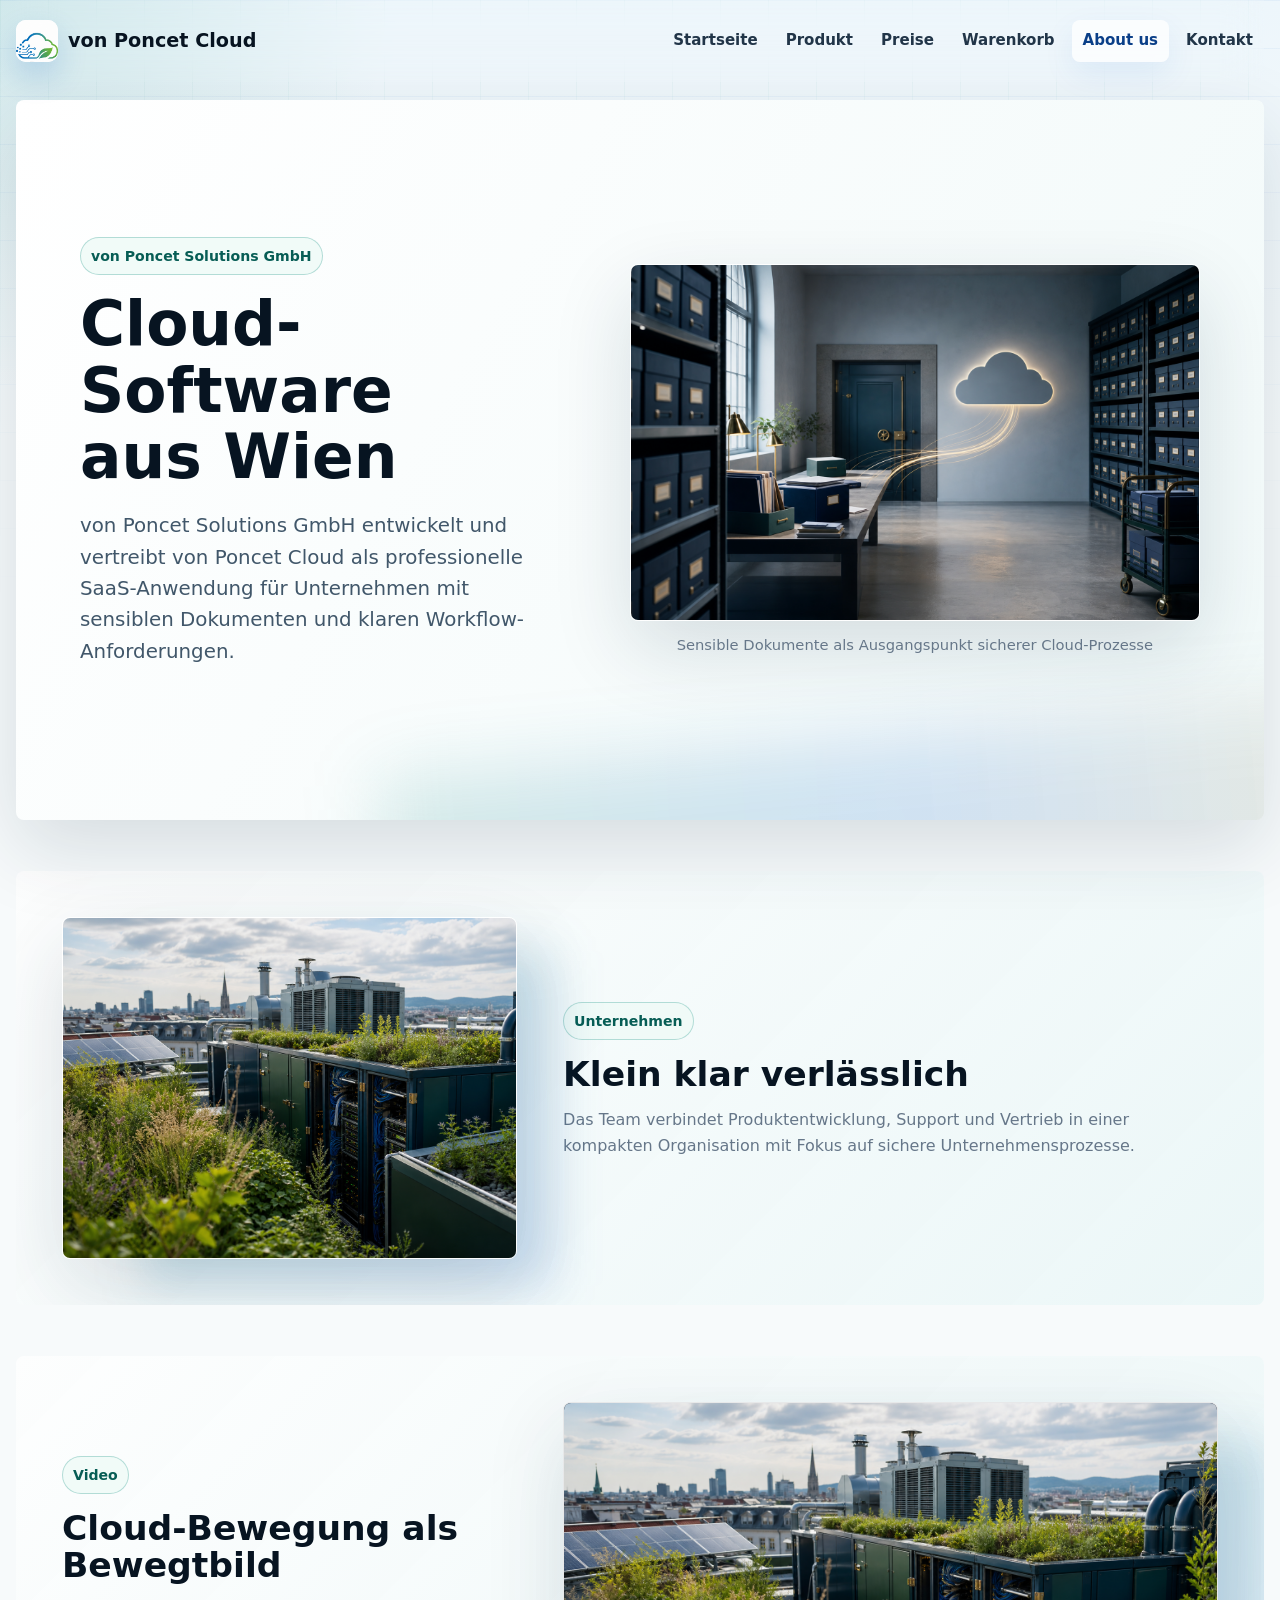
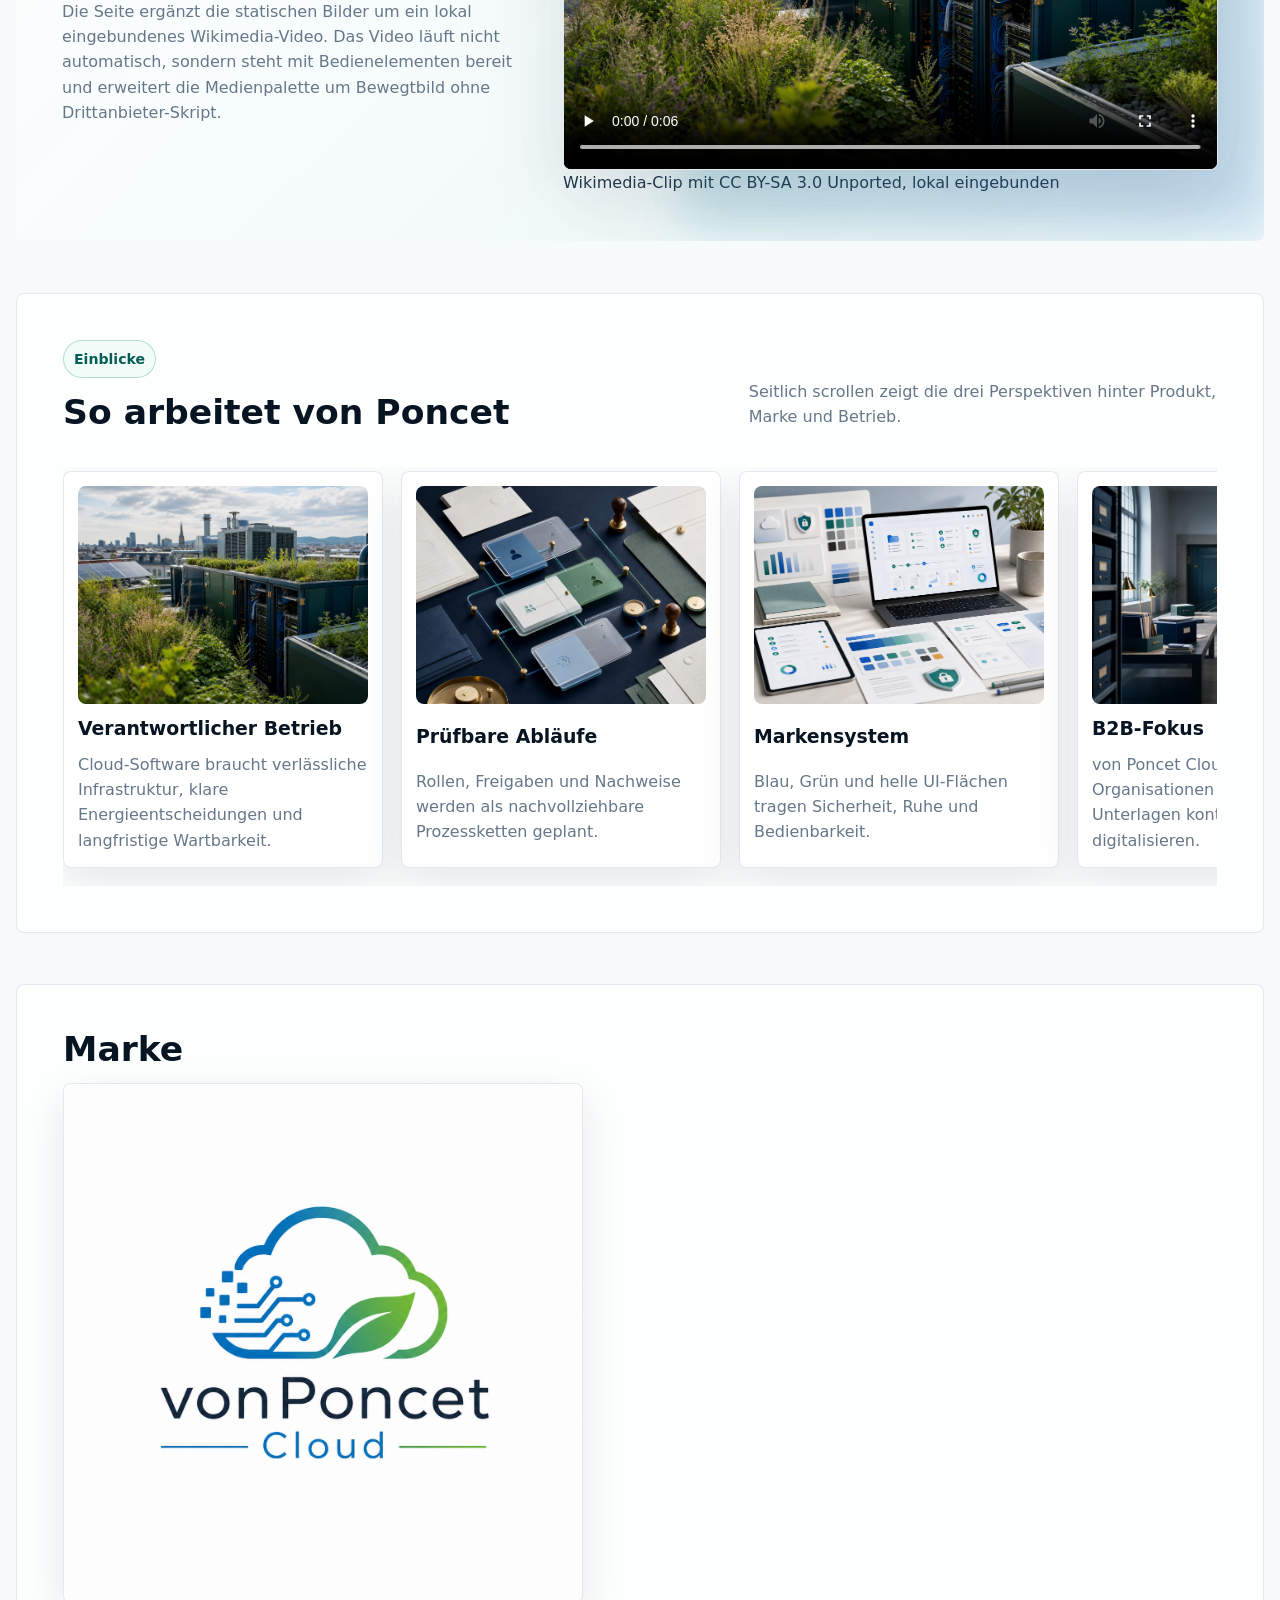
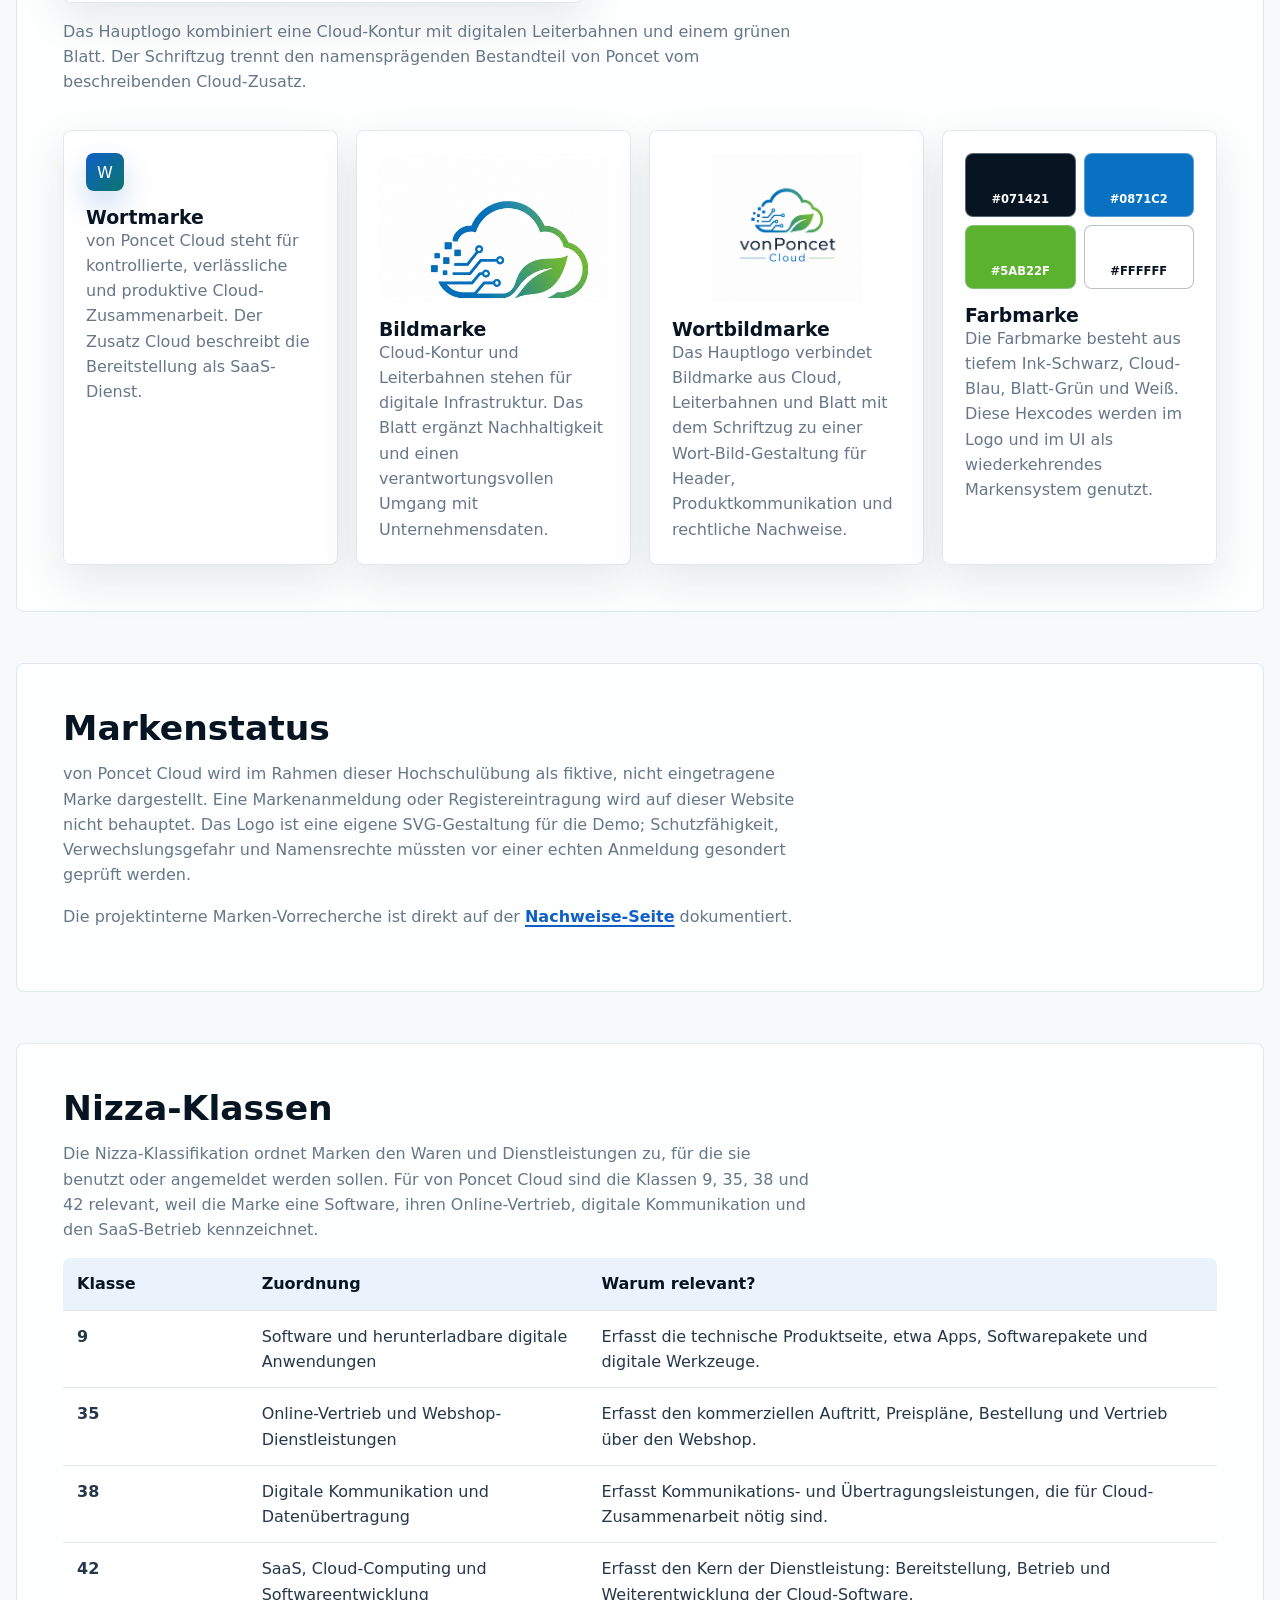
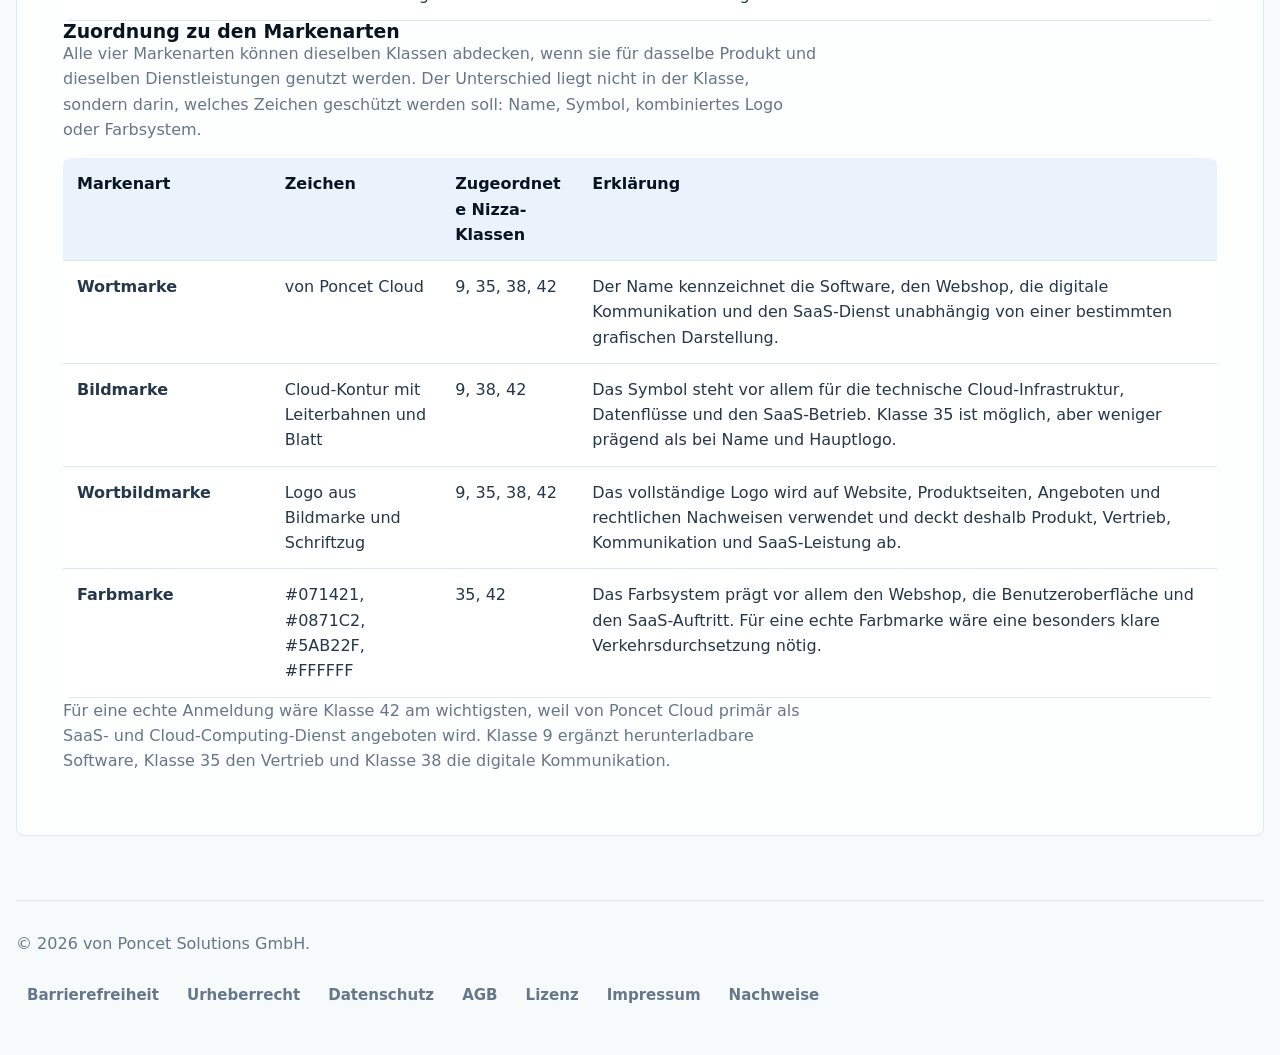
==== about.html @ 9844ffd7 "Update vonPoncetCloud site and assets" ====
<!DOCTYPE html>
<html lang="de">
<head>
  <meta charset="UTF-8">
  <meta name="viewport" content="width=device-width, initial-scale=1.0">
  <meta name="description" content="Über von Poncet Solutions GmbH, Marke von Poncet Cloud und Nizza-Klassen.">
  <link rel="stylesheet" href="style/style.css?v=7">
  <title>About us | von Poncet Cloud</title>
</head>
<body>
  <a class="skip-link" href="#main-content">Zum Inhalt springen</a>
  <header class="site-header">
    <a class="brand" href="index.html" aria-label="von Poncet Cloud Startseite"><span class="brand-logo" aria-hidden="true"></span>von Poncet Cloud</a>
    <nav aria-label="Hauptnavigation"><ul><li><a href="index.html">Startseite</a></li><li><a href="product.html">Produkt</a></li><li><a href="pricing.html">Preise</a></li><li><a href="cart.html">Warenkorb</a></li><li><a href="about.html" aria-current="page">About us</a></li><li><a href="contact.html">Kontakt</a></li></ul></nav>
  </header>
  <main id="main-content">
    <section class="hero hero-about">
      <div><p class="eyebrow">von Poncet Solutions GmbH</p><h1>Cloud-Software aus Wien</h1><p class="lead">von Poncet Solutions GmbH entwickelt und vertreibt von Poncet Cloud als professionelle SaaS-Anwendung für Unternehmen mit sensiblen Dokumenten und klaren Workflow-Anforderungen.</p></div>
      <figure class="hero-visual hero-visual-wide">
        <img src="assets/images/vonponcetcloud-secure-archive.png" alt="Sicherer Dokumentenarchivraum mit abstraktem Cloud-Lichtsystem">
        <figcaption>Sensible Dokumente als Ausgangspunkt sicherer Cloud-Prozesse</figcaption>
      </figure>
    </section>
    <section class="media-band media-band-reverse" aria-labelledby="company-heading">
      <div class="media-copy">
        <p class="eyebrow">Unternehmen</p>
        <h2 id="company-heading">Klein klar verlässlich</h2>
        <p>Das Team verbindet Produktentwicklung, Support und Vertrieb in einer kompakten Organisation mit Fokus auf sichere Unternehmensprozesse.</p>
      </div>
      <figure class="image-panel">
        <img src="assets/images/vonponcetcloud-green-infrastructure.png" alt="Begrünte Cloud-Infrastruktur auf einem modernen europäischen Dach">
      </figure>
    </section>
    <section class="media-band" aria-labelledby="video-heading">
      <div class="media-copy">
        <p class="eyebrow">Video</p>
        <h2 id="video-heading">Cloud-Bewegung als Bewegtbild</h2>
        <p>Die Seite ergänzt die statischen Bilder um ein lokal eingebundenes Wikimedia-Video. Das Video läuft nicht automatisch, sondern steht mit Bedienelementen bereit und erweitert die Medienpalette um Bewegtbild ohne Drittanbieter-Skript.</p>
      </div>
      <figure class="image-panel video-panel">
        <video controls preload="metadata" playsinline poster="assets/images/vonponcetcloud-green-infrastructure.png">
          <source src="assets/media/cloud-time-lapse.webm" type="video/webm">
          Ihr Browser unterstützt das Video-Element nicht.
        </video>
        <figcaption>Wikimedia-Clip mit CC BY-SA 3.0 Unported, lokal eingebunden</figcaption>
      </figure>
    </section>
    <section class="about-scroll-section" aria-labelledby="culture-heading">
      <div class="section-head">
        <div>
          <p class="eyebrow">Einblicke</p>
          <h2 id="culture-heading">So arbeitet von Poncet</h2>
        </div>
        <p>Seitlich scrollen zeigt die drei Perspektiven hinter Produkt, Marke und Betrieb.</p>
      </div>
      <div class="side-scroll" aria-label="von Poncet Cloud Einblicke">
        <article class="scroll-card">
          <img src="assets/images/vonponcetcloud-green-infrastructure.png" alt="Nachhaltige Cloud-Infrastruktur mit Pflanzen und Solarpaneelen">
          <h3>Verantwortlicher Betrieb</h3>
          <p>Cloud-Software braucht verlässliche Infrastruktur, klare Energieentscheidungen und langfristige Wartbarkeit.</p>
        </article>
        <article class="scroll-card">
          <img src="assets/images/vonponcetcloud-workflow-still-life.png" alt="Taktile Prozessdarstellung mit Karten, Markern und Routing-Fäden">
          <h3>Prüfbare Abläufe</h3>
          <p>Rollen, Freigaben und Nachweise werden als nachvollziehbare Prozessketten geplant.</p>
        </article>
        <article class="scroll-card">
          <img src="assets/images/vonponcetcloud-brand-system.png" alt="Designsystem für sichere Cloud-Software">
          <h3>Markensystem</h3>
          <p>Blau, Grün und helle UI-Flächen tragen Sicherheit, Ruhe und Bedienbarkeit.</p>
        </article>
        <article class="scroll-card">
          <img src="assets/images/vonponcetcloud-secure-archive.png" alt="Archivregale und sichere Dokumentenprozesse als Cloud-Metapher">
          <h3>B2B-Fokus</h3>
          <p>von Poncet Cloud ist für Organisationen gebaut, die sensible Unterlagen kontrolliert digitalisieren.</p>
        </article>
      </div>
    </section>
    <section aria-labelledby="brand-heading">
      <h2 id="brand-heading">Marke</h2>
      <div class="logo-showcase">
        <img src="assets/images/vonponcet-cloud-generated-exact.svg" alt="von Poncet Cloud Logo mit Cloud-Bildmarke und zweizeiligem Schriftzug">
        <p>Das Hauptlogo kombiniert eine Cloud-Kontur mit digitalen Leiterbahnen und einem grünen Blatt. Der Schriftzug trennt den namensprägenden Bestandteil von Poncet vom beschreibenden Cloud-Zusatz.</p>
      </div>
      <div class="brand-grid">
        <article class="brand-tile"><span class="brand-mark">W</span><h3>Wortmarke</h3><p>von Poncet Cloud steht für kontrollierte, verlässliche und produktive Cloud-Zusammenarbeit. Der Zusatz Cloud beschreibt die Bereitstellung als SaaS-Dienst.</p></article>
        <article class="brand-tile"><span class="logo-icon-crop" role="img" aria-label="von Poncet Cloud Bildmarke mit Cloud, digitalen Leiterbahnen und Blatt"></span><h3>Bildmarke</h3><p>Cloud-Kontur und Leiterbahnen stehen für digitale Infrastruktur. Das Blatt ergänzt Nachhaltigkeit und einen verantwortungsvollen Umgang mit Unternehmensdaten.</p></article>
        <article class="brand-tile"><img src="assets/images/vonponcet-cloud-generated-exact.svg" alt="von Poncet Cloud Wortbildmarke"><h3>Wortbildmarke</h3><p>Das Hauptlogo verbindet Bildmarke aus Cloud, Leiterbahnen und Blatt mit dem Schriftzug zu einer Wort-Bild-Gestaltung für Header, Produktkommunikation und rechtliche Nachweise.</p></article>
        <article class="brand-tile"><div class="color-swatches" aria-label="Farbmarke von Poncet Cloud"><span style="--swatch:#071421">#071421</span><span style="--swatch:#0871c2">#0871C2</span><span style="--swatch:#5ab22f">#5AB22F</span><span style="--swatch:#ffffff">#FFFFFF</span></div><h3>Farbmarke</h3><p>Die Farbmarke besteht aus tiefem Ink-Schwarz, Cloud-Blau, Blatt-Grün und Weiß. Diese Hexcodes werden im Logo und im UI als wiederkehrendes Markensystem genutzt.</p></article>
      </div>
    </section>
    <section aria-labelledby="brand-status-heading">
      <h2 id="brand-status-heading">Markenstatus</h2>
      <p>von Poncet Cloud wird im Rahmen dieser Hochschulübung als fiktive, nicht eingetragene Marke dargestellt. Eine Markenanmeldung oder Registereintragung wird auf dieser Website nicht behauptet. Das Logo ist eine eigene SVG-Gestaltung für die Demo; Schutzfähigkeit, Verwechslungsgefahr und Namensrechte müssten vor einer echten Anmeldung gesondert geprüft werden.</p>
      <p>Die projektinterne Marken-Vorrecherche ist direkt auf der <a href="evidence.html">Nachweise-Seite</a> dokumentiert.</p>
    </section>
    <section aria-labelledby="nice-heading">
      <h2 id="nice-heading">Nizza-Klassen</h2>
      <p>Die Nizza-Klassifikation ordnet Marken den Waren und Dienstleistungen zu, für die sie benutzt oder angemeldet werden sollen. Für von Poncet Cloud sind die Klassen 9, 35, 38 und 42 relevant, weil die Marke eine Software, ihren Online-Vertrieb, digitale Kommunikation und den SaaS-Betrieb kennzeichnet.</p>
      <div class="table-wrap"><table class="nice-class-table"><thead><tr><th>Klasse</th><th>Zuordnung</th><th>Warum relevant?</th></tr></thead><tbody><tr><td>9</td><td>Software und herunterladbare digitale Anwendungen</td><td>Erfasst die technische Produktseite, etwa Apps, Softwarepakete und digitale Werkzeuge.</td></tr><tr><td>35</td><td>Online-Vertrieb und Webshop-Dienstleistungen</td><td>Erfasst den kommerziellen Auftritt, Preispläne, Bestellung und Vertrieb über den Webshop.</td></tr><tr><td>38</td><td>Digitale Kommunikation und Datenübertragung</td><td>Erfasst Kommunikations- und Übertragungsleistungen, die für Cloud-Zusammenarbeit nötig sind.</td></tr><tr><td>42</td><td>SaaS, Cloud-Computing und Softwareentwicklung</td><td>Erfasst den Kern der Dienstleistung: Bereitstellung, Betrieb und Weiterentwicklung der Cloud-Software.</td></tr></tbody></table></div>
      <h3>Zuordnung zu den Markenarten</h3>
      <p>Alle vier Markenarten können dieselben Klassen abdecken, wenn sie für dasselbe Produkt und dieselben Dienstleistungen genutzt werden. Der Unterschied liegt nicht in der Klasse, sondern darin, welches Zeichen geschützt werden soll: Name, Symbol, kombiniertes Logo oder Farbsystem.</p>
      <div class="table-wrap"><table class="brand-class-table"><thead><tr><th>Markenart</th><th>Zeichen</th><th>Zugeordnete Nizza-Klassen</th><th>Erklärung</th></tr></thead><tbody><tr><td>Wortmarke</td><td>von Poncet Cloud</td><td>9, 35, 38, 42</td><td>Der Name kennzeichnet die Software, den Webshop, die digitale Kommunikation und den SaaS-Dienst unabhängig von einer bestimmten grafischen Darstellung.</td></tr><tr><td>Bildmarke</td><td>Cloud-Kontur mit Leiterbahnen und Blatt</td><td>9, 38, 42</td><td>Das Symbol steht vor allem für die technische Cloud-Infrastruktur, Datenflüsse und den SaaS-Betrieb. Klasse 35 ist möglich, aber weniger prägend als bei Name und Hauptlogo.</td></tr><tr><td>Wortbildmarke</td><td>Logo aus Bildmarke und Schriftzug</td><td>9, 35, 38, 42</td><td>Das vollständige Logo wird auf Website, Produktseiten, Angeboten und rechtlichen Nachweisen verwendet und deckt deshalb Produkt, Vertrieb, Kommunikation und SaaS-Leistung ab.</td></tr><tr><td>Farbmarke</td><td>#071421, #0871C2, #5AB22F, #FFFFFF</td><td>35, 42</td><td>Das Farbsystem prägt vor allem den Webshop, die Benutzeroberfläche und den SaaS-Auftritt. Für eine echte Farbmarke wäre eine besonders klare Verkehrsdurchsetzung nötig.</td></tr></tbody></table></div>
      <p>Für eine echte Anmeldung wäre Klasse 42 am wichtigsten, weil von Poncet Cloud primär als SaaS- und Cloud-Computing-Dienst angeboten wird. Klasse 9 ergänzt herunterladbare Software, Klasse 35 den Vertrieb und Klasse 38 die digitale Kommunikation.</p>
    </section>
  </main>
  <footer class="site-footer"><p>&copy; 2026 von Poncet Solutions GmbH.</p><nav aria-label="Footer-Navigation"><ul><li><a href="accessibility.html">Barrierefreiheit</a></li><li><a href="copyright.html">Urheberrecht</a></li><li><a href="privacy.html">Datenschutz</a></li><li><a href="terms.html">AGB</a></li><li><a href="license.html">Lizenz</a></li><li><a href="imprint.html">Impressum</a></li><li><a href="evidence.html">Nachweise</a></li></ul></nav></footer>
</body>
</html>
---- style/style.css ----
:root {
  --ink: #071421;
  --text: #24384a;
  --muted: #667789;
  --line: #dce7ef;
  --soft-line: rgba(186, 205, 218, 0.44);
  --bg: #f7fafb;
  --surface: #ffffff;
  --surface-2: #eef6f8;
  --primary: #0f5fc8;
  --primary-2: #0a3f88;
  --accent: #0b766d;
  --accent-2: #075d55;
  --gold: #c78424;
  --danger: #b42318;
  --focus: #c78424;
  --shadow: 0 28px 80px rgba(16, 40, 62, 0.14);
  --shadow-soft: 0 16px 44px rgba(16, 40, 62, 0.1);
  --max: 1380px;
  --radius: 8px;
}

* {
  box-sizing: border-box;
}

html {
  color: var(--text);
  background:
    radial-gradient(circle at top left, rgba(15, 139, 127, 0.13), transparent 390px),
    linear-gradient(180deg, #edf6fb 0, var(--bg) 440px);
  font-family: Inter, ui-sans-serif, system-ui, -apple-system, BlinkMacSystemFont, "Segoe UI", Arial, sans-serif;
  line-height: 1.58;
}

body {
  min-width: 320px;
  margin: 0;
}

.skip-link {
  position: absolute;
  top: 10px;
  left: 10px;
  z-index: 99;
  padding: 10px 14px;
  border-radius: var(--radius);
  background: var(--ink);
  color: #ffffff;
  transform: translateY(-140%);
}

.skip-link:focus {
  transform: translateY(0);
}

body::before {
  position: fixed;
  inset: 0;
  z-index: -1;
  pointer-events: none;
  content: "";
  background-image:
    linear-gradient(rgba(15, 95, 200, 0.05) 1px, transparent 1px),
    linear-gradient(90deg, rgba(15, 139, 127, 0.045) 1px, transparent 1px);
  background-size: 48px 48px;
  mask-image: linear-gradient(to bottom, #000 0, transparent 620px);
}

img,
svg {
  max-width: 100%;
}

img {
  height: auto;
}

a {
  color: var(--primary);
  font-weight: 750;
  text-decoration-thickness: 0.1em;
  text-underline-offset: 0.2em;
}

a:hover {
  color: var(--primary-2);
}

a:focus-visible,
button:focus-visible,
input:focus-visible,
textarea:focus-visible,
select:focus-visible {
  outline: 3px solid var(--focus);
  outline-offset: 3px;
}

.site-header,
main,
.site-footer {
  width: min(100% - 32px, var(--max));
  margin-inline: auto;
}

.site-header {
  position: sticky;
  top: 0;
  z-index: 10;
  display: flex;
  align-items: center;
  justify-content: space-between;
  gap: 24px;
  padding: 18px 0;
  backdrop-filter: blur(18px);
}

.brand {
  display: inline-flex;
  align-items: center;
  gap: 10px;
  min-height: 46px;
  color: var(--ink);
  font-size: 1.2rem;
  font-weight: 900;
  text-decoration: none;
}

.brand-logo {
  display: block;
  width: 42px;
  height: 42px;
  overflow: hidden;
  border-radius: 10px;
  background: #ffffff;
  box-shadow: 0 14px 30px rgba(15, 95, 200, 0.18);
}

.brand-logo::before {
  display: block;
  width: 88px;
  height: 88px;
  content: "";
  background: url("../assets/images/vonponcet-cloud-generated-exact.svg") center top / contain no-repeat;
  transform: translate(-23px, -8px);
}

.brand-mark {
  display: inline-grid;
  width: 38px;
  height: 38px;
  place-items: center;
  border-radius: 8px;
  background: linear-gradient(135deg, var(--primary), var(--accent));
  color: #fff;
  box-shadow: 0 14px 30px rgba(15, 95, 200, 0.22);
}

nav ul {
  display: flex;
  flex-wrap: wrap;
  align-items: center;
  gap: 6px;
  margin: 0;
  padding: 0;
  list-style: none;
}

nav a {
  display: inline-flex;
  align-items: center;
  min-height: 42px;
  padding: 8px 11px;
  border-radius: var(--radius);
  color: #213548;
  font-size: 0.94rem;
  text-decoration: none;
}

nav a:hover,
nav a[aria-current="page"] {
  background: rgba(255, 255, 255, 0.72);
  color: var(--primary-2);
  box-shadow: 0 12px 32px rgba(15, 95, 200, 0.08);
}

main {
  display: grid;
  gap: clamp(28px, 4vw, 58px);
  padding: 18px 0 64px;
}

section {
  padding: clamp(26px, 4vw, 46px);
  border-radius: var(--radius);
}

main > section:not(.hero):not(.product-band):not(.media-band):not(.intro-band) {
  border: 1px solid var(--soft-line);
  background: rgba(255, 255, 255, 0.72);
  box-shadow: 0 1px 0 rgba(255, 255, 255, 0.88) inset;
}

.hero {
  position: relative;
  display: grid;
  grid-template-columns: minmax(0, 0.92fr) minmax(390px, 1.08fr);
  align-items: center;
  gap: clamp(28px, 5vw, 64px);
  min-height: min(720px, calc(100vh - 112px));
  padding: clamp(34px, 5vw, 66px);
  overflow: hidden;
  background:
    linear-gradient(120deg, rgba(255, 255, 255, 0.96), rgba(238, 248, 248, 0.82)),
    #ffffff;
  box-shadow: var(--shadow);
}

.hero::before {
  position: absolute;
  inset: auto -15% -38% 30%;
  height: 360px;
  content: "";
  background: linear-gradient(90deg, rgba(15, 139, 127, 0.16), rgba(15, 95, 200, 0.16), rgba(199, 132, 36, 0.12));
  filter: blur(36px);
  transform: rotate(-5deg);
}

.hero-text-only {
  grid-template-columns: 1fr;
  min-height: 340px;
}

.hero-text-only::after {
  position: absolute;
  inset: 0;
  z-index: 0;
  content: "";
  background:
    linear-gradient(90deg, rgba(255, 255, 255, 0.98) 0 48%, rgba(255, 255, 255, 0.75) 100%),
    var(--hero-bg, url("../assets/images/vonponcetcloud-workflow-model.png")) right center / min(720px, 64vw) auto no-repeat;
  opacity: 0.58;
}

.hero-pricing {
  --hero-bg: url("../assets/images/vonponcetcloud-pricing-still-life.png");
}

.hero-cart {
  --hero-bg: url("../assets/images/vonponcetcloud-pricing-still-life.png");
}

.hero-contact {
  --hero-bg: url("../assets/images/vonponcetcloud-contact-routing.png");
}

.hero-legal {
  --hero-bg: url("../assets/images/vonponcetcloud-secure-archive.png");
}

.hero > div,
.hero-visual {
  position: relative;
  z-index: 1;
  min-width: 0;
}

.eyebrow {
  display: inline-flex;
  width: fit-content;
  margin: 0 0 16px;
  padding: 7px 10px;
  border: 1px solid rgba(15, 139, 127, 0.28);
  border-radius: 999px;
  color: var(--accent-2);
  background: rgba(239, 251, 247, 0.88);
  font-size: 0.88rem;
  font-weight: 850;
}

h1,
h2,
h3 {
  margin: 0;
  color: var(--ink);
  line-height: 1.08;
}

h1 {
  max-width: 760px;
  font-size: clamp(2.35rem, 4.8vw, 4.35rem);
  letter-spacing: 0;
  overflow-wrap: break-word;
  text-wrap: balance;
}

h2 {
  margin-bottom: 14px;
  font-size: clamp(1.55rem, 2.7vw, 2.55rem);
  letter-spacing: 0;
}

h3 {
  font-size: 1.18rem;
}

p {
  max-width: 74ch;
  margin: 0 0 16px;
  color: var(--muted);
}

.lead {
  max-width: 66ch;
  margin-top: 20px;
  color: #41576a;
  font-size: clamp(1.05rem, 2vw, 1.24rem);
}

.actions {
  display: flex;
  flex-wrap: wrap;
  gap: 12px;
  margin-top: 28px;
}

.button,
button,
.price-card > a,
.cta-list a {
  display: inline-flex;
  align-items: center;
  justify-content: center;
  min-height: 46px;
  padding: 11px 18px;
  border: 1px solid transparent;
  border-radius: var(--radius);
  background: linear-gradient(135deg, var(--primary), #0b7b96);
  color: #ffffff;
  font: inherit;
  font-weight: 850;
  text-align: center;
  text-decoration: none;
  cursor: pointer;
  box-shadow: 0 14px 30px rgba(15, 95, 200, 0.2);
}

.button:hover,
button:hover,
.price-card > a:hover,
.cta-list a:hover {
  background: linear-gradient(135deg, var(--primary-2), var(--accent-2));
  color: #ffffff;
}

.button.secondary {
  border-color: rgba(15, 95, 200, 0.22);
  background: rgba(255, 255, 255, 0.82);
  color: var(--primary);
  box-shadow: none;
}

.button.secondary:hover {
  background: #ffffff;
  color: var(--primary-2);
}

.hero-visual {
  display: grid;
  gap: 12px;
  margin: 0;
}

.hero-visual img {
  display: block;
  width: 100%;
  border: 1px solid rgba(255, 255, 255, 0.88);
  border-radius: var(--radius);
  object-fit: cover;
  box-shadow: var(--shadow);
}

.hero-visual-wide img {
  aspect-ratio: 16 / 10;
}

.hero-visual figcaption {
  color: var(--muted);
  font-size: 0.92rem;
  text-align: center;
}

.metrics {
  display: grid;
  grid-template-columns: repeat(3, minmax(0, 1fr));
  gap: 12px;
  margin-top: 30px;
}

.metric {
  padding: 16px;
  border: 1px solid rgba(218, 230, 238, 0.78);
  border-radius: var(--radius);
  background: rgba(255, 255, 255, 0.62);
  backdrop-filter: blur(12px);
}

.metric strong {
  display: block;
  color: var(--ink);
  font-size: 1.35rem;
  line-height: 1.1;
}

.metric span {
  color: var(--muted);
  font-size: 0.9rem;
  font-weight: 700;
}

.intro-band {
  padding-inline: 0;
  background: transparent;
}

.section-head {
  display: flex;
  align-items: end;
  justify-content: space-between;
  gap: 22px;
  margin-bottom: 22px;
}

.section-head > p {
  max-width: 46ch;
}

.grid,
.feature-grid,
.legal-grid,
.brand-grid {
  display: grid;
  grid-template-columns: repeat(auto-fit, minmax(240px, 1fr));
  gap: 18px;
}

.card,
.feature,
.legal-note,
.brand-tile,
.price-card,
fieldset,
.order-summary {
  border: 1px solid var(--soft-line);
  border-radius: var(--radius);
  background: rgba(255, 255, 255, 0.86);
  box-shadow: var(--shadow-soft);
}

.card,
.feature,
.legal-note,
.brand-tile {
  min-height: 100%;
  padding: 22px;
}

.feature {
  background:
    linear-gradient(180deg, rgba(255, 255, 255, 0.96), rgba(244, 250, 250, 0.84)),
    #ffffff;
}

.feature .icon,
.brand-tile .brand-mark,
.brand-tile .logo-icon-crop {
  margin-bottom: 16px;
}

.logo-icon-crop {
  display: block;
  width: min(100%, 260px);
  height: 150px;
  overflow: hidden;
  border-radius: var(--radius);
  background: #ffffff;
}

.logo-icon-crop::before {
  display: block;
  width: 330px;
  height: 330px;
  max-width: none;
  content: "";
  background: url("../assets/images/vonponcet-cloud-generated-exact.svg") center top / contain no-repeat;
  transform: translate(-35px, -30px);
}

.brand-tile img {
  display: block;
  width: min(100%, 260px);
  max-height: 150px;
  margin-bottom: 16px;
  object-fit: contain;
}

.color-swatches {
  display: grid;
  grid-template-columns: repeat(auto-fit, minmax(78px, 1fr));
  gap: 8px;
  margin-bottom: 16px;
}

.color-swatches span {
  display: grid;
  min-height: 64px;
  padding: 8px 5px;
  place-items: end center;
  border: 1px solid var(--soft-line);
  border-radius: var(--radius);
  background: var(--swatch);
  color: #ffffff;
  font-size: 0.72rem;
  font-weight: 800;
}

.color-swatches span:nth-child(5) {
  color: var(--ink);
}

.color-swatches span:nth-child(4) {
  color: var(--ink);
  border-color: rgba(15, 33, 52, 0.28);
}

.logo-showcase {
  display: grid;
  gap: 16px;
}

.logo-showcase img {
  display: block;
  width: min(100%, 520px);
  border: 1px solid var(--soft-line);
  border-radius: var(--radius);
  background: #ffffff;
  box-shadow: var(--shadow-soft);
}

.logo-showcase + .brand-grid {
  margin-top: 20px;
}

.feature p,
.card p,
.brand-tile p {
  margin-bottom: 0;
}

.imprint-grid {
  grid-template-columns: repeat(auto-fit, minmax(330px, 1fr));
  gap: 24px;
}

.imprint-grid .card {
  min-height: 190px;
  padding: clamp(28px, 3vw, 38px);
}

.imprint-grid .card h3 {
  font-size: 1.18rem;
}

.media-band {
  display: grid;
  grid-template-columns: minmax(0, 0.82fr) minmax(380px, 1.18fr);
  gap: clamp(24px, 4vw, 46px);
  align-items: center;
  overflow: hidden;
  background: linear-gradient(135deg, rgba(255, 255, 255, 0.78), rgba(231, 245, 246, 0.74));
}

.media-band-reverse .media-copy {
  order: 2;
}

.image-panel {
  position: relative;
  min-width: 0;
  margin: 0;
}

.media-copy,
.band-flow {
  min-width: 0;
}

.image-panel::before {
  position: absolute;
  inset: 10% -8% -8% 18%;
  z-index: 0;
  border-radius: var(--radius);
  content: "";
  background: linear-gradient(135deg, rgba(15, 139, 127, 0.2), rgba(15, 95, 200, 0.18));
  filter: blur(24px);
}

.image-panel img,
.image-panel video,
.band-flow > img {
  position: relative;
  z-index: 1;
  display: block;
  width: 100%;
  border: 1px solid rgba(255, 255, 255, 0.9);
  border-radius: var(--radius);
  object-fit: cover;
  box-shadow: var(--shadow);
}

.image-panel img {
  aspect-ratio: 4 / 3;
}

.video-panel video {
  aspect-ratio: 16 / 9;
  background: #071421;
}

.image-stories {
  background: linear-gradient(180deg, rgba(255, 255, 255, 0.82), rgba(244, 250, 250, 0.72));
}

.story-grid {
  display: grid;
  grid-template-columns: repeat(3, minmax(0, 1fr));
  gap: 18px;
}

.story-card {
  display: grid;
  gap: 14px;
  min-width: 0;
}

.story-card img {
  display: block;
  width: 100%;
  aspect-ratio: 4 / 3;
  border: 1px solid rgba(255, 255, 255, 0.88);
  border-radius: var(--radius);
  object-fit: cover;
  box-shadow: var(--shadow-soft);
}

.story-card h3 {
  margin-top: 4px;
}

.story-card p {
  margin-bottom: 0;
}

.about-scroll-section {
  overflow: hidden;
  background: linear-gradient(135deg, rgba(255, 255, 255, 0.86), rgba(233, 247, 247, 0.76));
}

.side-scroll {
  display: grid;
  grid-auto-columns: minmax(320px, 44%);
  grid-auto-flow: column;
  gap: 18px;
  overflow-x: auto;
  padding: 4px 4px 18px;
  scroll-snap-type: x mandatory;
  scrollbar-color: rgba(15, 95, 200, 0.42) rgba(186, 205, 218, 0.28);
}

.scroll-card {
  scroll-snap-align: start;
  display: grid;
  gap: 14px;
  min-width: 0;
  padding: 14px;
  border: 1px solid var(--soft-line);
  border-radius: var(--radius);
  background: rgba(255, 255, 255, 0.86);
  box-shadow: var(--shadow-soft);
}

.scroll-card img {
  width: 100%;
  aspect-ratio: 4 / 3;
  border-radius: var(--radius);
  object-fit: cover;
}

.scroll-card p {
  margin-bottom: 0;
}

.checkout-stage {
  overflow: hidden;
}

.legal-callout {
  display: grid;
  gap: 6px;
  margin: 18px 0 22px;
  padding: 18px 20px;
  border: 1px solid rgba(199, 132, 36, 0.35);
  border-radius: var(--radius);
  background:
    linear-gradient(135deg, rgba(255, 248, 232, 0.96), rgba(239, 251, 247, 0.82)),
    #fff8e8;
  color: #473113;
}

.legal-callout strong {
  color: var(--ink);
  font-size: 1rem;
}

.legal-callout p {
  margin: 0;
}

.checkout-visual {
  margin: 0 0 22px;
}

.checkout-visual img {
  display: block;
  width: 100%;
  max-height: 280px;
  border: 1px solid rgba(255, 255, 255, 0.88);
  border-radius: var(--radius);
  object-fit: cover;
  object-position: center 54%;
  box-shadow: var(--shadow-soft);
}

.product-band {
  display: grid;
  grid-template-columns: 0.75fr 1.25fr;
  gap: clamp(24px, 4vw, 46px);
  align-items: start;
  overflow: hidden;
  background:
    radial-gradient(circle at top right, rgba(83, 213, 190, 0.2), transparent 360px),
    linear-gradient(135deg, #0c2134, #123d50 54%, #0e5c58);
}

.product-band h2,
.product-band h3,
.product-band p,
.product-band li {
  color: #ffffff;
}

.product-band p,
.product-band li {
  color: rgba(255, 255, 255, 0.78);
}

.product-band .eyebrow {
  border-color: rgba(255, 255, 255, 0.24);
  color: #063b35;
  background: #e9fbf6;
}

.product-band .card {
  background: rgba(255, 255, 255, 0.92);
}

.product-band .card h3 {
  color: var(--ink);
}

.product-band .card p {
  color: var(--muted);
}

.band-flow {
  display: grid;
  gap: 16px;
}

.band-flow > img {
  aspect-ratio: 3 / 1.45;
}

.stack {
  display: grid;
  gap: 14px;
}

.timeline {
  counter-reset: step;
  display: grid;
  grid-template-columns: repeat(2, minmax(0, 1fr));
  gap: 12px;
  margin: 0;
  padding: 0;
  list-style: none;
}

.timeline li {
  position: relative;
  min-height: 128px;
  padding: 18px 18px 18px 58px;
  border: 1px solid rgba(255, 255, 255, 0.18);
  border-radius: var(--radius);
  background: rgba(255, 255, 255, 0.08);
}

.timeline li::before {
  position: absolute;
  top: 18px;
  left: 18px;
  display: grid;
  width: 28px;
  height: 28px;
  place-items: center;
  border-radius: 8px;
  background: #6ee0c6;
  color: #06251d;
  content: counter(step);
  counter-increment: step;
  font-weight: 900;
}

section ul {
  display: grid;
  gap: 9px;
  margin: 0;
  padding-left: 1.2rem;
}

.cta-list {
  grid-template-columns: repeat(auto-fit, minmax(210px, 1fr));
  padding-left: 0;
  list-style: none;
}

.cta-list a {
  width: 100%;
}

.pricing-grid {
  display: grid;
  grid-template-columns: repeat(auto-fit, minmax(245px, 1fr));
  gap: 18px;
}

.price-card {
  position: relative;
  display: flex;
  flex-direction: column;
  gap: 14px;
  min-height: 100%;
  padding: 24px;
}

.price-card.featured {
  border-color: rgba(15, 139, 127, 0.58);
  background: linear-gradient(180deg, #ffffff, #f0fbf8);
  box-shadow: 0 24px 58px rgba(15, 139, 127, 0.17);
}

.badge {
  display: inline-flex;
  width: fit-content;
  padding: 5px 8px;
  border-radius: 999px;
  background: #e9f8f4;
  color: var(--accent-2);
  font-size: 0.82rem;
  font-weight: 850;
}

.price-card p {
  margin: 0;
}

.price {
  color: var(--ink);
  font-size: 2rem;
  font-weight: 900;
  line-height: 1.08;
}

.price-note {
  color: var(--muted);
  font-size: 0.92rem;
  font-weight: 750;
}

.price span {
  color: var(--muted);
  font-size: 1rem;
  font-weight: 750;
}

.price-card ul {
  gap: 8px;
  margin-bottom: 10px;
}

.price-card > a {
  width: 100%;
  margin-top: auto;
}

.checkout-layout {
  display: grid;
  grid-template-columns: minmax(0, 1.25fr) minmax(300px, 0.75fr);
  gap: 24px;
  align-items: start;
}

.checkout-form {
  display: grid;
  gap: 20px;
}

fieldset {
  display: grid;
  gap: 12px;
  margin: 0;
  padding: 22px;
}

legend {
  padding: 0 6px;
  color: var(--ink);
  font-weight: 900;
}

label {
  color: var(--ink);
  font-weight: 800;
}

input,
select,
textarea {
  width: 100%;
  min-height: 46px;
  padding: 11px 12px;
  border: 1px solid #bfcddd;
  border-radius: var(--radius);
  background: #ffffff;
  color: var(--text);
  font: inherit;
}

textarea {
  min-height: 132px;
  resize: vertical;
}

input::placeholder,
textarea::placeholder {
  color: #718294;
}

.field-hint {
  margin: 0;
  color: var(--muted);
  font-size: 0.94rem;
  line-height: 1.55;
}

.choice {
  display: flex;
  align-items: flex-start;
  gap: 10px;
  font-weight: 700;
}

.choice input {
  width: auto;
  min-height: auto;
  margin-top: 0.35em;
}

.order-summary {
  position: sticky;
  top: 86px;
  display: grid;
  gap: 16px;
  padding: 24px;
  background:
    linear-gradient(180deg, #f2f8ff, #ffffff 58%),
    #ffffff;
}

.order-summary h3 {
  font-size: 1.35rem;
}

.order-summary dl {
  display: grid;
  gap: 12px;
  margin: 0;
}

.order-summary dl div {
  display: flex;
  justify-content: space-between;
  gap: 16px;
  padding-bottom: 10px;
  border-bottom: 1px solid rgba(15, 95, 200, 0.16);
}

.order-summary dt {
  color: var(--muted);
  font-weight: 750;
}

.order-summary dd {
  margin: 0;
  color: var(--ink);
  font-weight: 900;
  text-align: right;
}

.summary-total {
  max-width: none;
  padding: 14px;
  border-radius: var(--radius);
  background: var(--ink);
  color: #ffffff;
  font-size: 1.28rem;
  font-weight: 900;
}

.form-status {
  display: none;
  margin: 0;
  padding: 14px 16px;
  border: 1px solid rgba(15, 139, 127, 0.32);
  border-radius: var(--radius);
  background: #e9f8f2;
  color: #075f49;
  font-weight: 800;
}

.form-status.is-visible {
  display: block;
}

table {
  width: 100%;
  border-collapse: collapse;
  overflow: hidden;
  border-radius: var(--radius);
  background: #ffffff;
}

th,
td {
  padding: 13px 14px;
  border-bottom: 1px solid var(--line);
  overflow-wrap: anywhere;
  text-align: left;
  vertical-align: top;
}

th {
  color: var(--ink);
  background: #eaf2fb;
  font-weight: 900;
}

.table-wrap {
  width: 100%;
  max-width: 100%;
  overflow-x: auto;
}

.brand-class-table th:first-child,
.brand-class-table td:first-child {
  min-width: 180px;
  width: 18%;
  font-weight: 800;
}

.nice-class-table th:first-child,
.nice-class-table td:first-child {
  min-width: 150px;
  width: 16%;
  font-weight: 800;
}

.license-plan-table th:first-child,
.license-plan-table td:first-child {
  min-width: 190px;
  width: 22%;
  font-weight: 800;
}

.site-footer {
  display: grid;
  gap: 18px;
  padding: 30px 0 38px;
  border-top: 1px solid var(--line);
}

.site-footer p {
  margin: 0;
}

.site-footer nav a {
  color: var(--muted);
}

@media (max-width: 980px) {
  .hero,
  .product-band,
  .media-band,
  .checkout-layout {
    grid-template-columns: 1fr;
  }

  .media-band-reverse .media-copy {
    order: 0;
  }

  .hero {
    min-height: auto;
  }

  .timeline {
    grid-template-columns: 1fr;
  }

  .story-grid {
    grid-template-columns: 1fr;
  }

  .side-scroll {
    grid-auto-columns: minmax(280px, 82%);
  }
}

@media (max-width: 880px) {
  .site-header {
    align-items: flex-start;
    flex-direction: column;
    position: static;
  }

  nav ul {
    align-items: stretch;
    width: 100%;
  }

  nav li {
    flex: 1 1 auto;
  }

  nav a {
    justify-content: center;
    width: 100%;
  }

  .metrics {
    grid-template-columns: 1fr;
  }

  .section-head {
    display: block;
  }

  .order-summary {
    position: static;
  }
}

@media (max-width: 560px) {
  .site-header,
  main,
  .site-footer {
    width: min(100% - 22px, var(--max));
  }

  section,
  .hero,
  .product-band,
  .media-band {
    padding: 22px;
  }

  .intro-band {
    padding-inline: 0;
  }

  h1 {
    font-size: clamp(2.05rem, 12vw, 3.2rem);
  }

  .actions,
  .button,
  button {
    width: 100%;
  }

  .hero-visual img,
  .image-panel img,
  .image-panel video,
  .band-flow > img {
    aspect-ratio: 1 / 0.82;
  }

  .hero-text-only::after {
    background-size: 115vw auto;
    background-position: center bottom;
    opacity: 0.22;
  }

  .side-scroll {
    grid-auto-columns: minmax(245px, 88%);
  }

  .order-summary dl div {
    display: grid;
    gap: 2px;
  }

  .order-summary dd {
    text-align: left;
  }
}

@media (prefers-reduced-motion: no-preference) {
  a,
  button,
  .price-card,
  .card,
  .feature {
    transition: background-color 160ms ease, color 160ms ease, border-color 160ms ease, transform 180ms ease, box-shadow 180ms ease;
  }

  .price-card:hover,
  .card:hover,
  .feature:hover {
    transform: translateY(-3px);
    box-shadow: 0 24px 58px rgba(16, 40, 62, 0.13);
  }
}
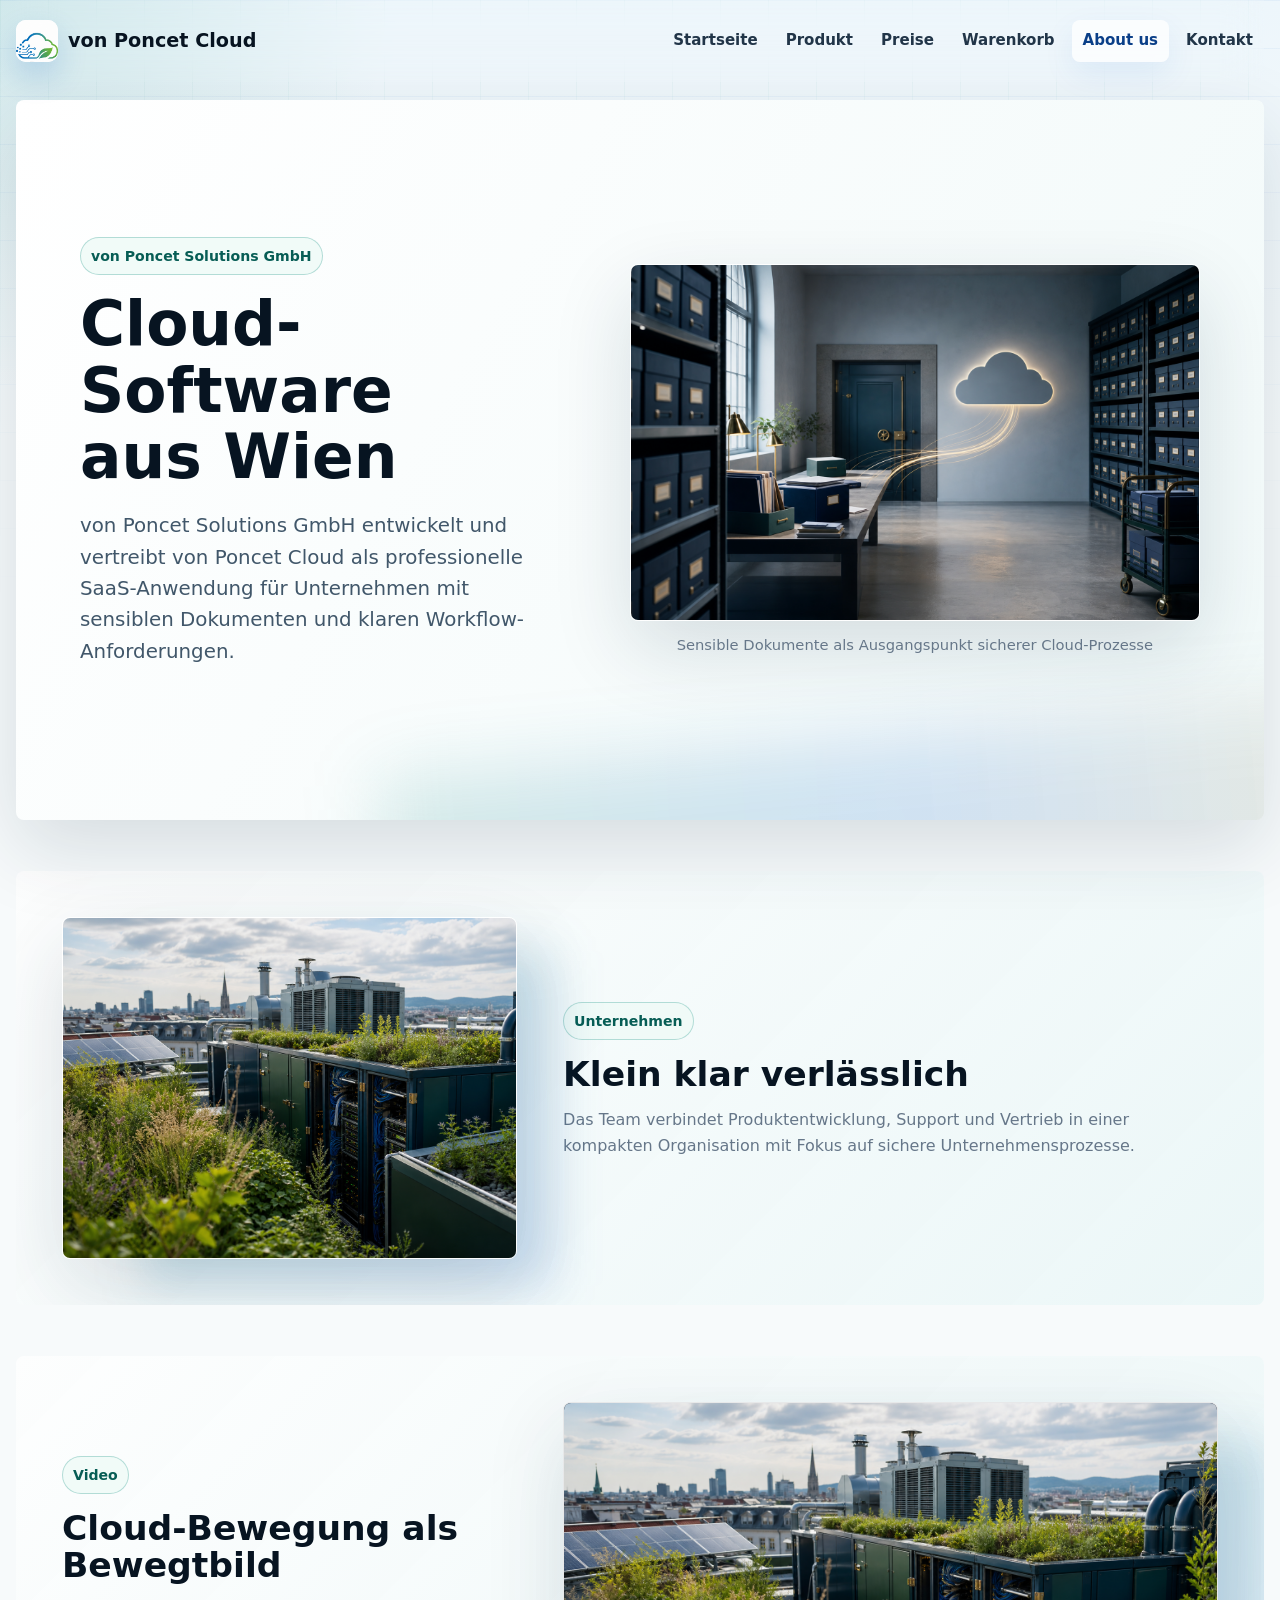
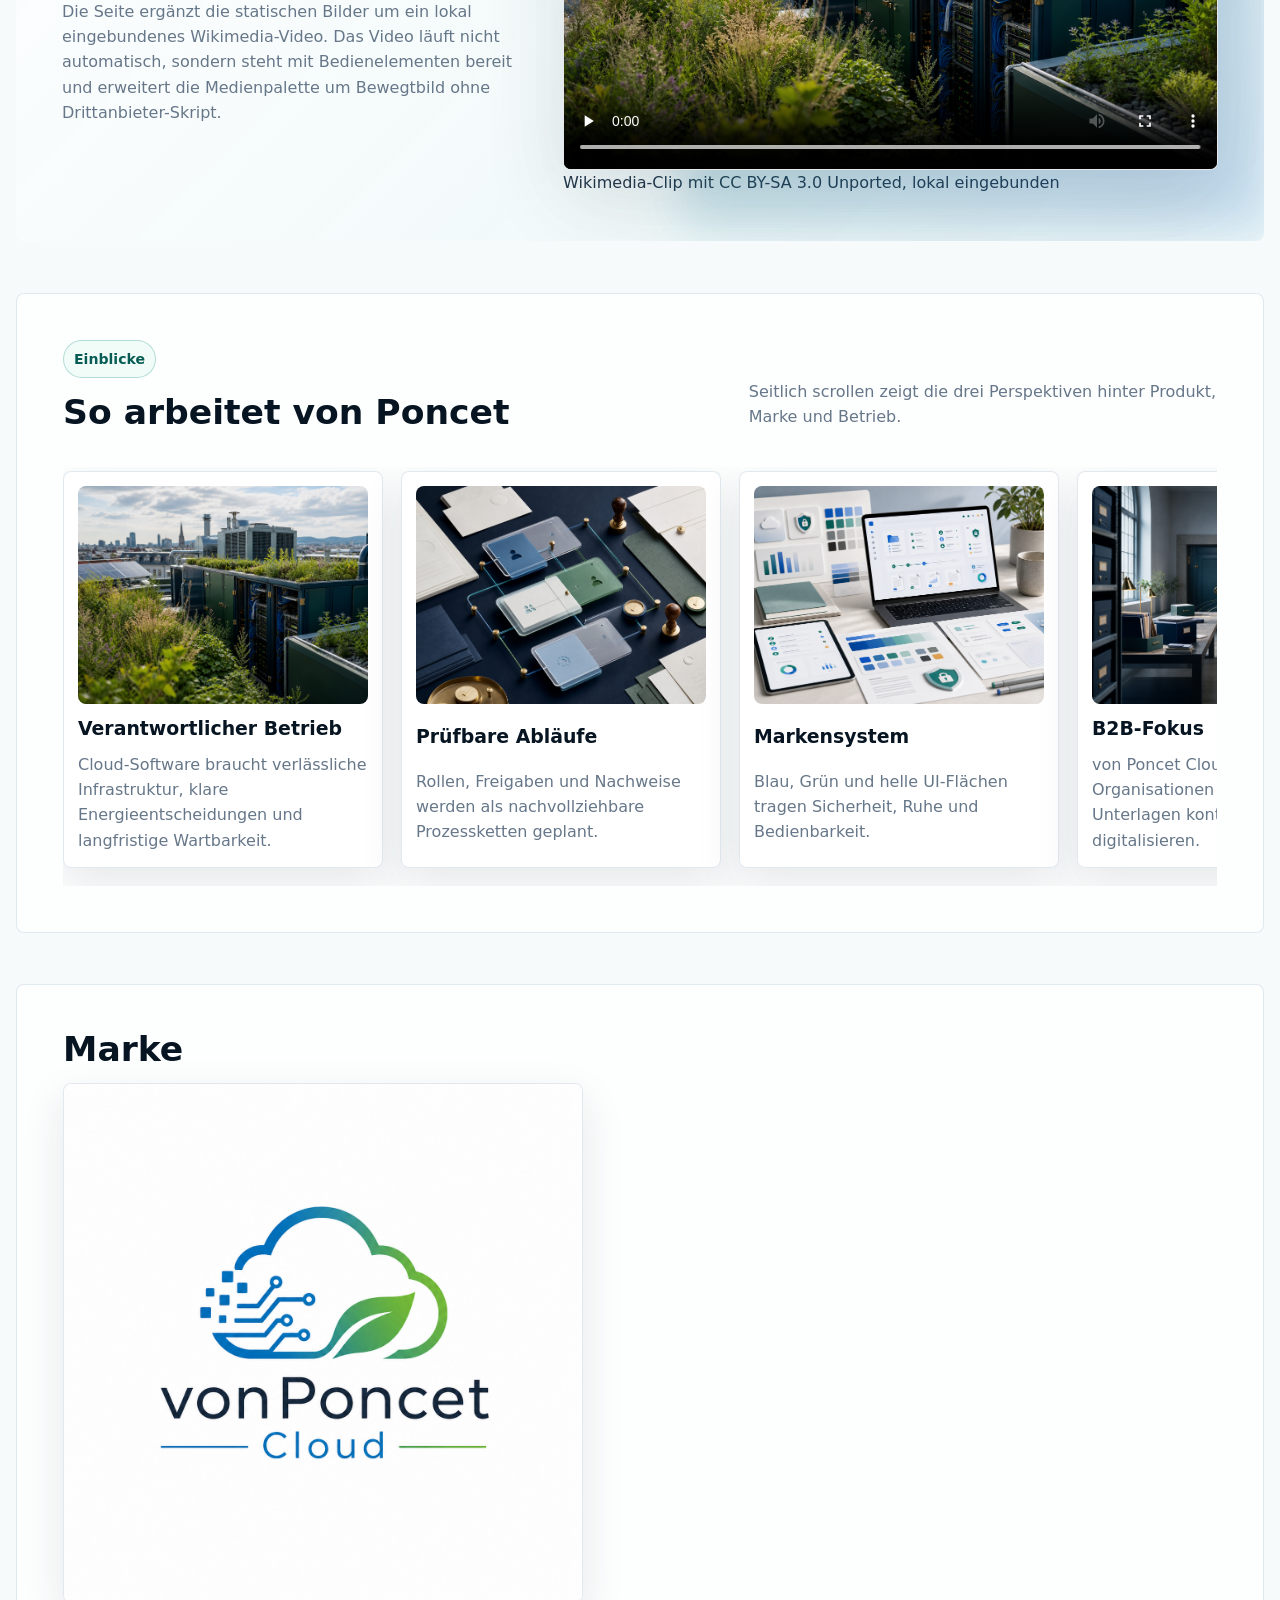
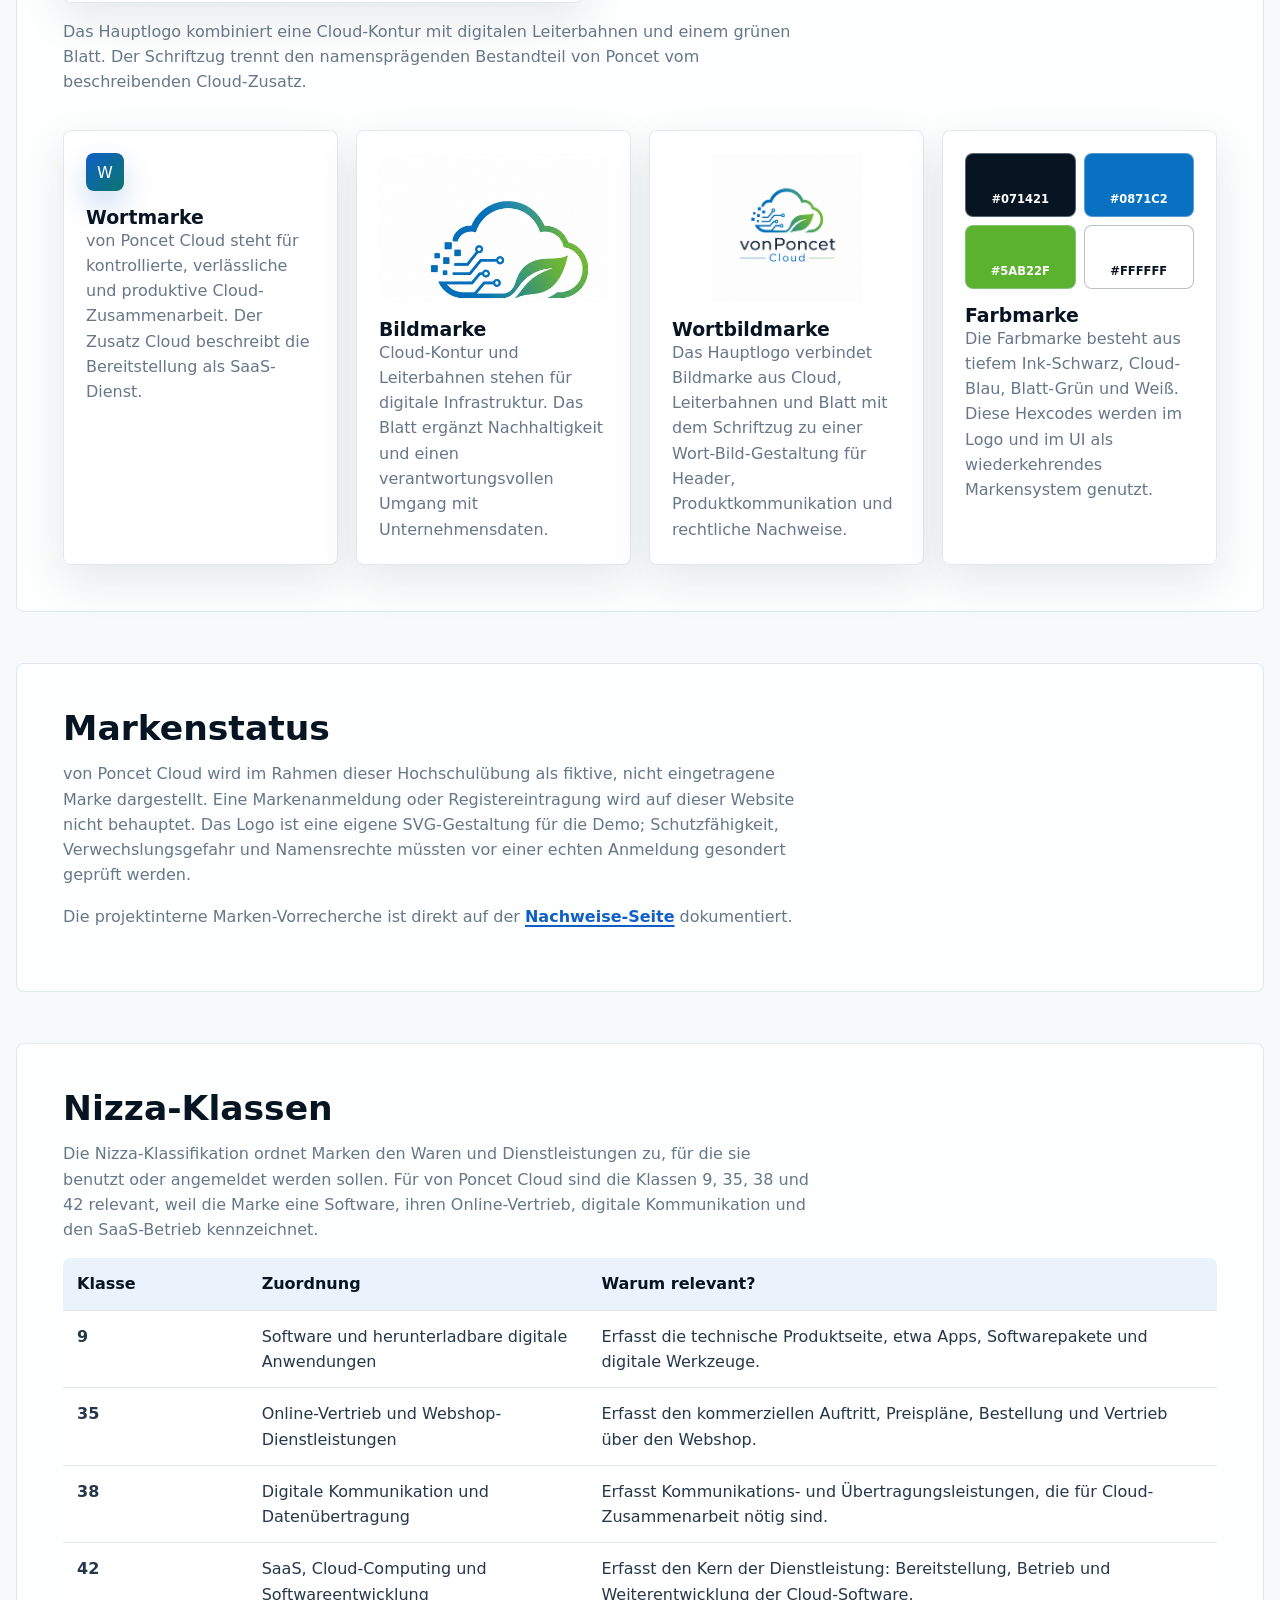
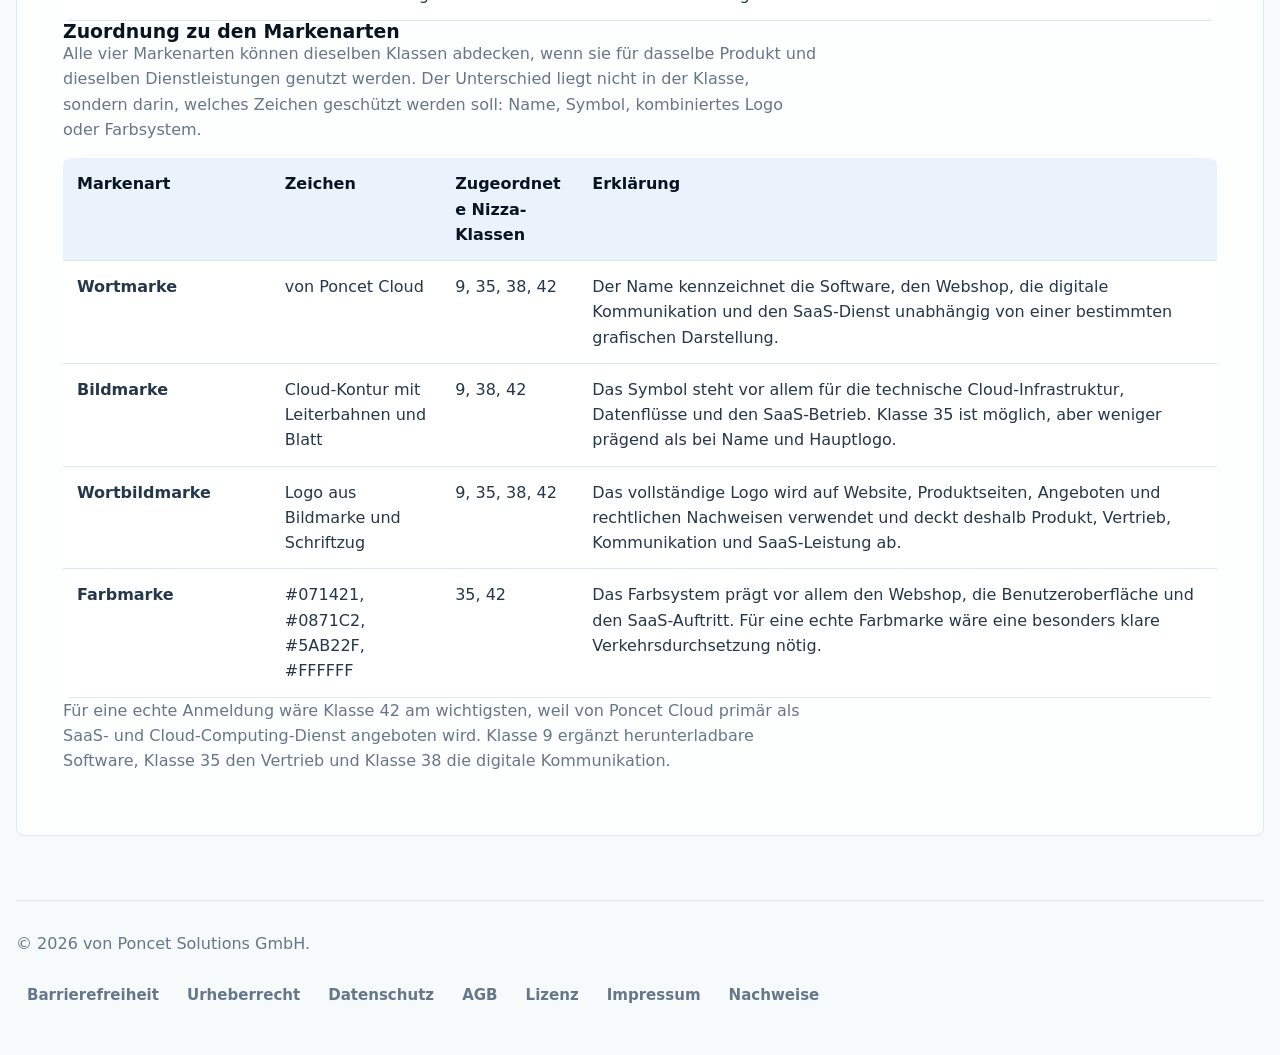
==== commit 8c483472: "tabellen fix" ====
--- a/about.html
+++ b/about.html
@@ -4,7 +4,8 @@
   <meta charset="UTF-8">
   <meta name="viewport" content="width=device-width, initial-scale=1.0">
   <meta name="description" content="Über von Poncet Solutions GmbH, Marke von Poncet Cloud und Nizza-Klassen.">
-  <link rel="stylesheet" href="style/style.css?v=7">
+  <link rel="stylesheet" href="style/style.css?v=8">
+  <script src="js/main.js" defer></script>
   <title>About us | von Poncet Cloud</title>
 </head>
 <body>
--- a/style/style.css
+++ b/style/style.css
@@ -1199,7 +1199,7 @@
   }
 
   h1 {
-    font-size: clamp(2.05rem, 12vw, 3.2rem);
+    font-size: 2.45rem;
   }
 
   .actions,
@@ -1232,6 +1232,65 @@
 
   .order-summary dd {
     text-align: left;
+  }
+
+  .table-wrap {
+    overflow-x: visible;
+  }
+
+  .table-wrap table,
+  .table-wrap thead,
+  .table-wrap tbody,
+  .table-wrap tr,
+  .table-wrap td {
+    display: block;
+  }
+
+  .table-wrap table {
+    border-radius: 0;
+    background: transparent;
+  }
+
+  .table-wrap thead {
+    position: absolute;
+    width: 1px;
+    height: 1px;
+    overflow: hidden;
+    clip: rect(0 0 0 0);
+    white-space: nowrap;
+  }
+
+  .table-wrap tbody {
+    display: grid;
+    gap: 12px;
+  }
+
+  .table-wrap tr {
+    overflow: hidden;
+    border: 1px solid var(--line);
+    border-radius: var(--radius);
+    background: #ffffff;
+    box-shadow: 0 12px 30px rgba(16, 40, 62, 0.07);
+  }
+
+  .table-wrap td {
+    display: grid;
+    grid-template-columns: minmax(108px, 38%) minmax(0, 1fr);
+    gap: 12px;
+    padding: 12px 14px;
+  }
+
+  .table-wrap td::before {
+    color: var(--ink);
+    font-size: 0.78rem;
+    font-weight: 900;
+    letter-spacing: 0.02em;
+    text-transform: uppercase;
+    content: attr(data-label);
+  }
+
+  .table-wrap td:last-child {
+    border-bottom: 0;
   }
 }
 
